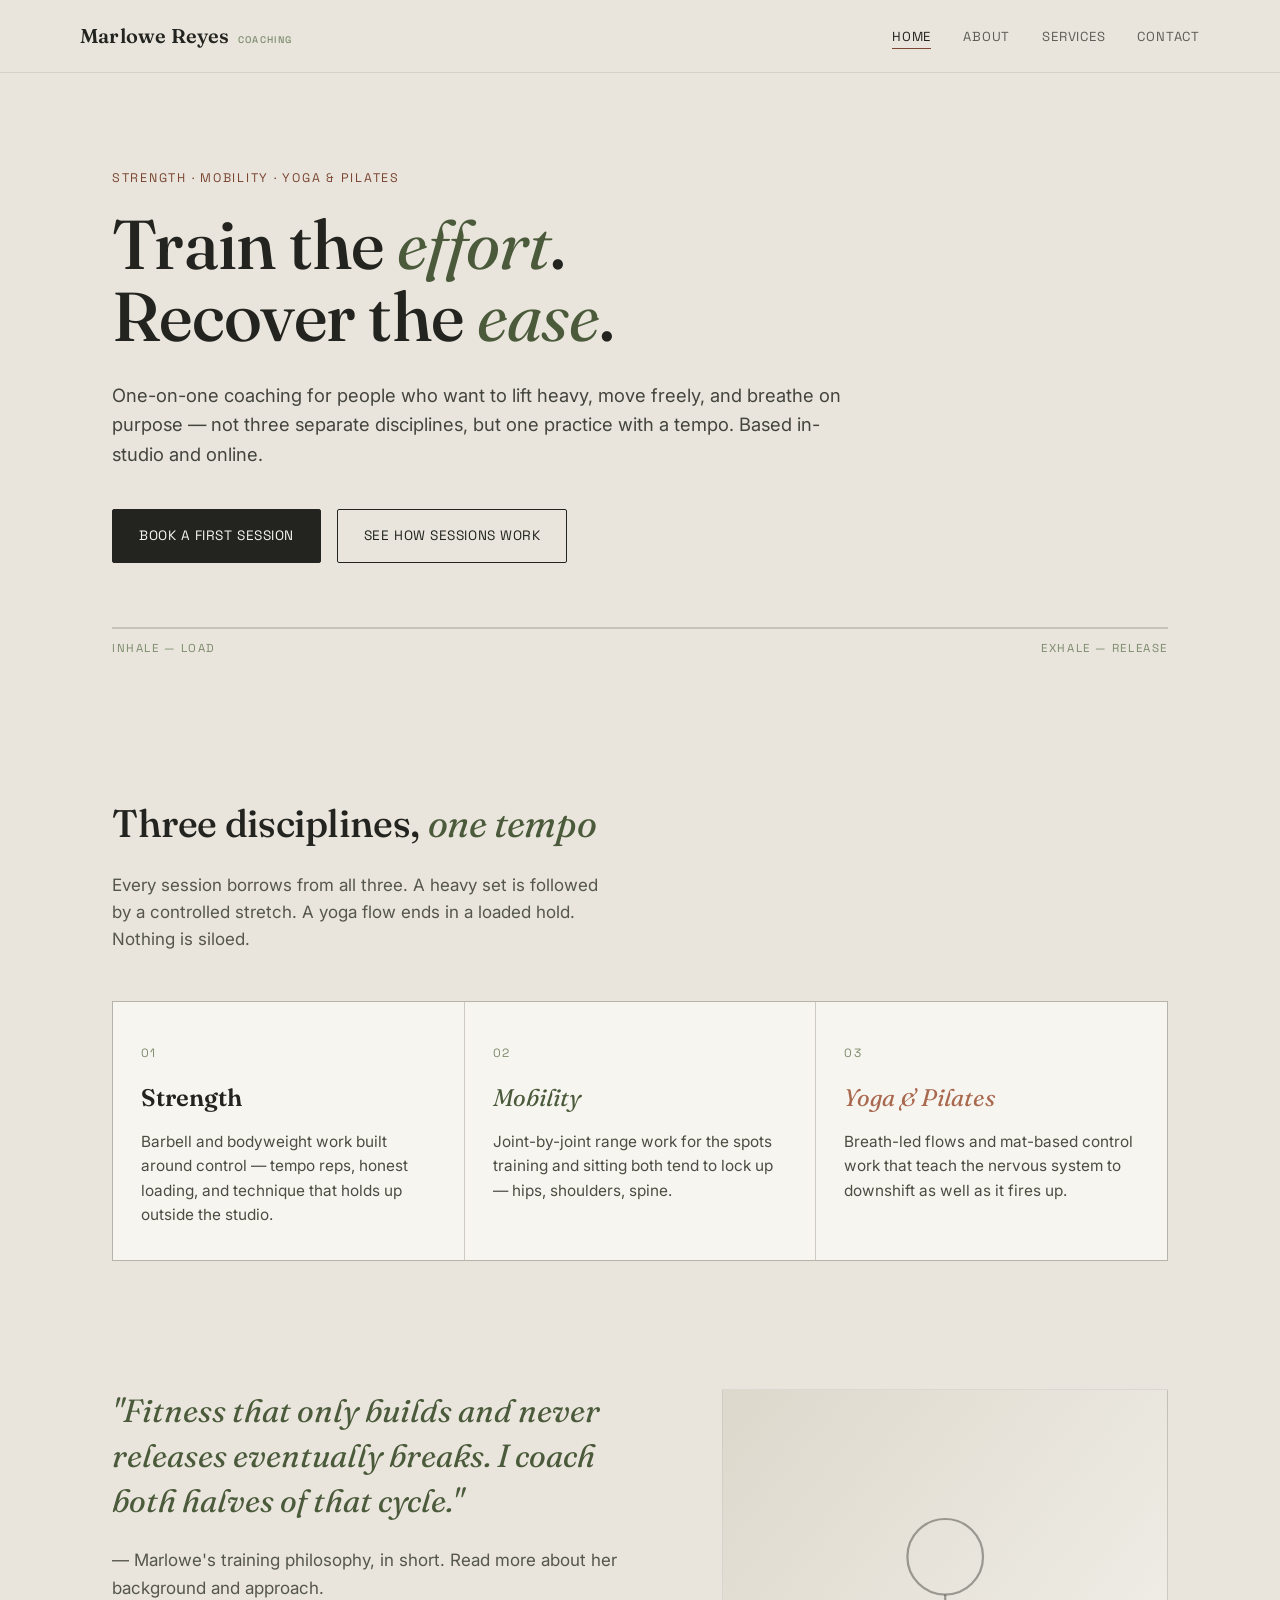
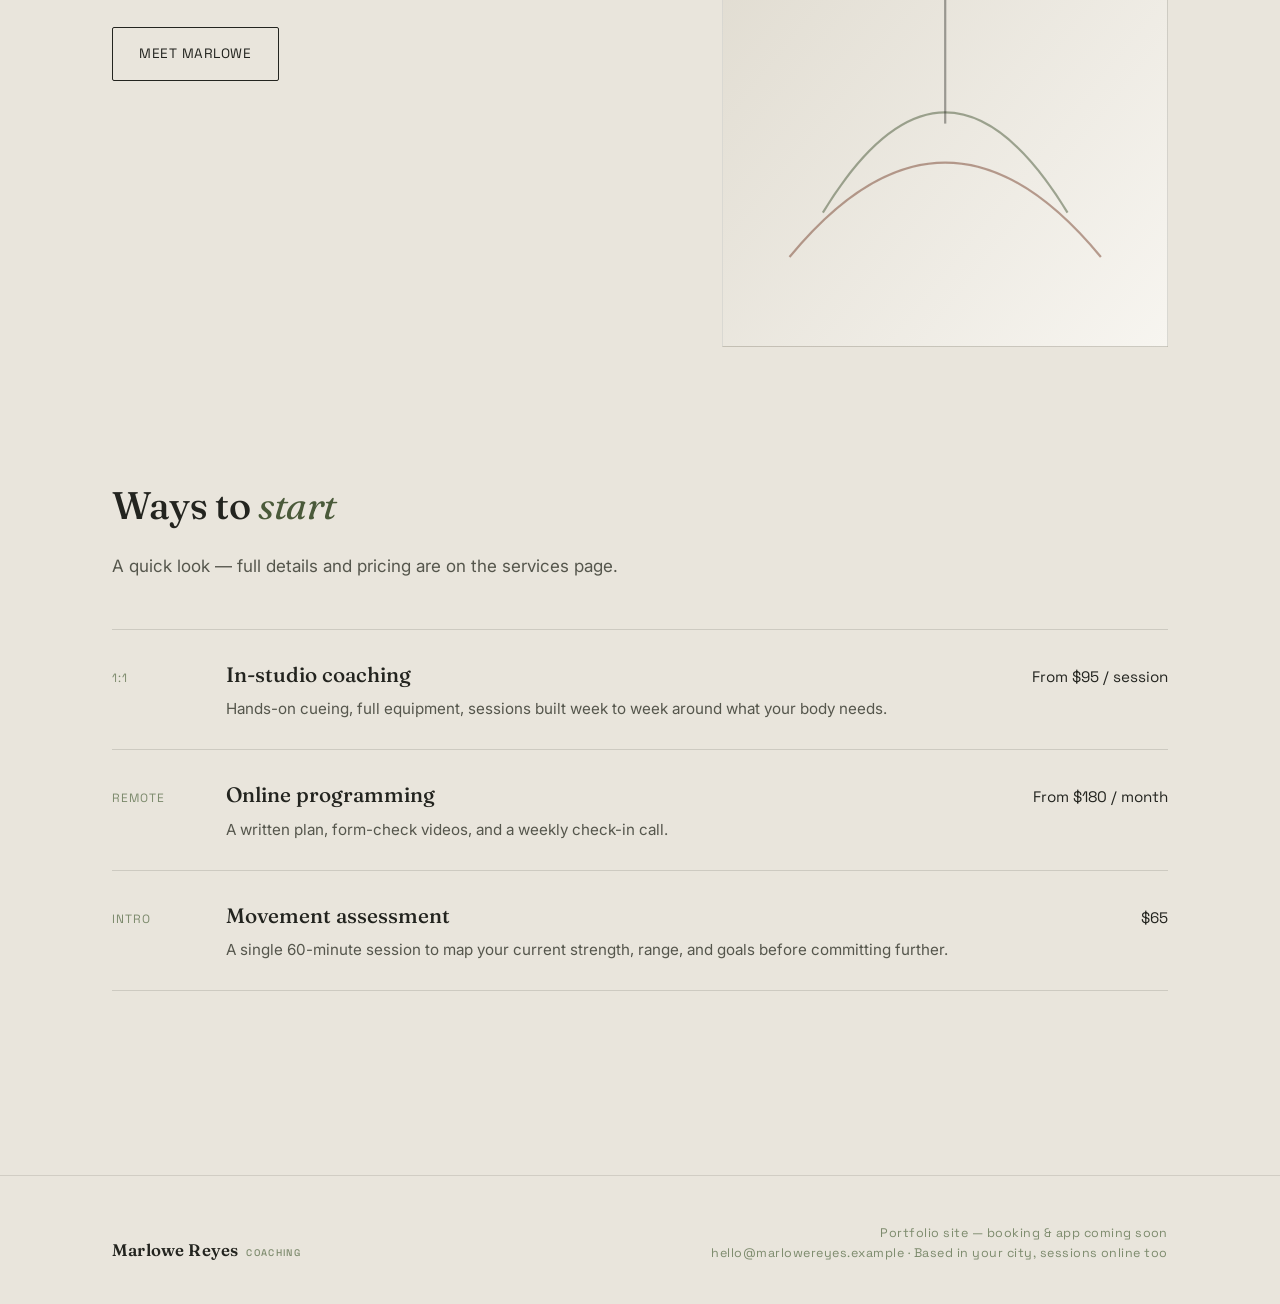
==== index.html @ 540a7144 "Add personal trainer portfolio site (Home, About, Services, Contact)" ====
<!DOCTYPE html>
<html lang="en">
<head>
<meta charset="UTF-8">
<meta name="viewport" content="width=device-width, initial-scale=1.0">
<title>Marlowe Reyes — Strength, Mobility & Yoga Coaching</title>
<meta name="description" content="Personal training built on tempo: strength, mobility, and yoga/pilates coaching for people who want to move well for life.">
<link rel="stylesheet" href="style.css">
</head>
<body>

<header class="site">
  <div class="wrap nav">
    <a href="index.html" class="wordmark">Marlowe Reyes <small>Coaching</small></a>
    <nav>
      <ul class="nav-links">
        <li><a href="index.html" aria-current="page">Home</a></li>
        <li><a href="about.html">About</a></li>
        <li><a href="services.html">Services</a></li>
        <li><a href="contact.html">Contact</a></li>
      </ul>
    </nav>
  </div>
</header>

<main>
  <section class="hero">
    <div class="wrap">
      <p class="eyebrow">Strength · Mobility · Yoga &amp; Pilates</p>
      <h1>Train the <em>effort</em>.<br>Recover the <em>ease</em>.</h1>
      <p class="lede">One-on-one coaching for people who want to lift heavy, move freely, and breathe on purpose — not three separate disciplines, but one practice with a tempo. Based in-studio and online.</p>
      <div class="cta-row">
        <a href="contact.html" class="btn btn-primary">Book a first session</a>
        <a href="services.html" class="btn btn-ghost">See how sessions work</a>
      </div>

      <div class="tempo-bar animate" role="img" aria-label="A slow expanding and contracting line, representing breath and rep tempo"></div>
      <div class="tempo-label">
        <span>Inhale — load</span>
        <span>Exhale — release</span>
      </div>
    </div>
  </section>

  <section>
    <div class="wrap">
      <div class="section-head">
        <h2>Three disciplines, <em>one tempo</em></h2>
        <p class="section-sub">Every session borrows from all three. A heavy set is followed by a controlled stretch. A yoga flow ends in a loaded hold. Nothing is siloed.</p>
      </div>
      <div class="pillars">
        <div class="pillar strength">
          <span class="num">01</span>
          <h3>Strength</h3>
          <p>Barbell and bodyweight work built around control — tempo reps, honest loading, and technique that holds up outside the studio.</p>
        </div>
        <div class="pillar mobility">
          <span class="num">02</span>
          <h3>Mobility</h3>
          <p>Joint-by-joint range work for the spots training and sitting both tend to lock up — hips, shoulders, spine.</p>
        </div>
        <div class="pillar yoga">
          <span class="num">03</span>
          <h3>Yoga &amp; Pilates</h3>
          <p>Breath-led flows and mat-based control work that teach the nervous system to downshift as well as it fires up.</p>
        </div>
      </div>
    </div>
  </section>

  <section>
    <div class="wrap two-col">
      <div>
        <blockquote class="quote">"Fitness that only builds and never releases eventually breaks. I coach both halves of that cycle."</blockquote>
        <p style="margin-top:24px; color:#55564c; max-width: 46ch;">— Marlowe's training philosophy, in short. Read more about her background and approach.</p>
        <a href="about.html" class="btn btn-ghost" style="margin-top: 8px;">Meet Marlowe</a>
      </div>
      <div class="portrait" aria-hidden="true">
        <svg viewBox="0 0 400 500" preserveAspectRatio="xMidYMid slice">
          <defs>
            <linearGradient id="g1" x1="0" y1="0" x2="1" y2="1">
              <stop offset="0" stop-color="#DDD8CC"/>
              <stop offset="1" stop-color="#F7F5F0"/>
            </linearGradient>
          </defs>
          <rect width="400" height="500" fill="url(#g1)"/>
          <path d="M60 420 Q 200 250 340 420" stroke="#7A4632" stroke-width="2" fill="none" opacity="0.5"/>
          <path d="M90 380 Q 200 200 310 380" stroke="#4A5A3A" stroke-width="2" fill="none" opacity="0.5"/>
          <circle cx="200" cy="150" r="34" fill="none" stroke="#23241F" stroke-width="2" opacity="0.4"/>
          <line x1="200" y1="184" x2="200" y2="300" stroke="#23241F" stroke-width="2" opacity="0.4"/>
        </svg>
      </div>
    </div>
  </section>

  <section>
    <div class="wrap">
      <div class="section-head">
        <h2>Ways to <em>start</em></h2>
        <p class="section-sub">A quick look — full details and pricing are on the services page.</p>
      </div>
      <div class="rows">
        <div class="row">
          <span class="tag">1:1</span>
          <div>
            <h3>In-studio coaching</h3>
            <p>Hands-on cueing, full equipment, sessions built week to week around what your body needs.</p>
          </div>
          <span class="price">From $95 / session</span>
        </div>
        <div class="row">
          <span class="tag">Remote</span>
          <div>
            <h3>Online programming</h3>
            <p>A written plan, form-check videos, and a weekly check-in call.</p>
          </div>
          <span class="price">From $180 / month</span>
        </div>
        <div class="row">
          <span class="tag">Intro</span>
          <div>
            <h3>Movement assessment</h3>
            <p>A single 60-minute session to map your current strength, range, and goals before committing further.</p>
          </div>
          <span class="price">$65</span>
        </div>
      </div>
    </div>
  </section>
</main>

<footer class="site">
  <div class="wrap footer-grid">
    <a href="index.html" class="wordmark">Marlowe Reyes <small>Coaching</small></a>
    <div class="footer-meta">
      Portfolio site — booking &amp; app coming soon<br>
      hello@marlowereyes.example · Based in your city, sessions online too
    </div>
  </div>
</footer>

</body>
</html>
---- style.css ----
@import url('https://fonts.googleapis.com/css2?family=Fraunces:ital,opsz,wght@0,9..144,300;0,9..144,500;0,9..144,600;1,9..144,400;1,9..144,500&family=Inter:wght@400;500;600&family=Space+Grotesk:wght@400;500;600&display=swap');

:root{
  --stone: #E9E5DC;
  --stone-dim: #DDD8CC;
  --chalk: #F7F5F0;
  --ink: #23241F;
  --moss: #4A5A3A;
  --moss-soft: #7C8A6C;
  --iron: #7A4632;
  --iron-soft: #A9694E;

  --display: 'Fraunces', serif;
  --body: 'Inter', sans-serif;
  --mono: 'Space Grotesk', sans-serif;

  --measure: 62ch;
}

*{ box-sizing: border-box; }
html{ scroll-behavior: smooth; }

body{
  margin:0;
  background: var(--stone);
  color: var(--ink);
  font-family: var(--body);
  font-size: 17px;
  line-height: 1.6;
  -webkit-font-smoothing: antialiased;
}

@media (prefers-reduced-motion: reduce){
  html{ scroll-behavior: auto; }
  *{ animation-duration: 0.01ms !important; animation-iteration-count: 1 !important; transition-duration: 0.01ms !important; }
}

a{ color: inherit; }
img{ max-width:100%; display:block; }

/* ---------- Layout shell ---------- */
.wrap{ max-width: 1120px; margin: 0 auto; padding: 0 32px; }

header.site{
  position: sticky; top:0; z-index: 50;
  background: rgba(233,229,220,0.88);
  backdrop-filter: blur(8px);
  border-bottom: 1px solid rgba(35,36,31,0.1);
}
.nav{
  display:flex; align-items:center; justify-content:space-between;
  padding: 20px 0;
}
.wordmark{
  font-family: var(--display);
  font-weight: 600;
  font-size: 1.25rem;
  letter-spacing: 0.01em;
  text-decoration: none;
  display:flex; align-items:baseline; gap:8px;
}
.wordmark small{
  font-family: var(--mono);
  font-size: 0.6rem;
  font-weight: 500;
  color: var(--moss-soft);
  letter-spacing: 0.14em;
  text-transform: uppercase;
}
.nav-links{ display:flex; gap: 32px; list-style:none; margin:0; padding:0; }
.nav-links a{
  text-decoration:none;
  font-family: var(--mono);
  font-size: 0.82rem;
  letter-spacing: 0.06em;
  text-transform: uppercase;
  color: var(--ink);
  opacity: 0.7;
  transition: opacity 0.2s ease;
  padding-bottom: 3px;
  border-bottom: 1px solid transparent;
}
.nav-links a:hover, .nav-links a[aria-current="page"]{ opacity:1; border-color: var(--iron); }
.nav-toggle{ display:none; }

footer.site{
  border-top: 1px solid rgba(35,36,31,0.12);
  padding: 48px 0 40px;
  margin-top: 120px;
}
.footer-grid{
  display:flex; justify-content:space-between; align-items:flex-end; flex-wrap:wrap; gap: 24px;
}
.footer-grid .wordmark{ font-size: 1.05rem; }
.footer-meta{
  font-family: var(--mono); font-size: 0.78rem; letter-spacing: 0.04em;
  color: var(--moss-soft); text-align:right;
}

/* ---------- Breathing signature element ---------- */
.tempo-bar{
  height: 2px;
  width: 100%;
  background: var(--ink);
  transform-origin: center;
  opacity: 0.18;
}
.tempo-bar.animate{
  animation: breathe 8s ease-in-out infinite;
}
@keyframes breathe{
  0%   { transform: scaleX(0.35); opacity: 0.15; }
  40%  { transform: scaleX(1);    opacity: 0.55; }
  55%  { transform: scaleX(1);    opacity: 0.55; }
  100% { transform: scaleX(0.35); opacity: 0.15; }
}
.tempo-label{
  font-family: var(--mono);
  font-size: 0.72rem;
  letter-spacing: 0.14em;
  text-transform: uppercase;
  color: var(--moss-soft);
  display:flex; justify-content:space-between;
  margin-top: 10px;
}

/* ---------- Hero ---------- */
.hero{ padding: 96px 0 72px; }
.eyebrow{
  font-family: var(--mono);
  font-size: 0.78rem;
  letter-spacing: 0.14em;
  text-transform: uppercase;
  color: var(--iron);
  margin: 0 0 20px;
}
h1{
  font-family: var(--display);
  font-weight: 500;
  font-size: clamp(2.6rem, 5.4vw, 4.6rem);
  line-height: 1.04;
  margin: 0 0 28px;
  letter-spacing: -0.01em;
  max-width: 15ch;
}
h1 em{
  font-style: italic;
  font-weight: 400;
  color: var(--moss);
}
.lede{
  font-size: 1.15rem;
  max-width: var(--measure);
  color: #43443c;
  margin: 0 0 40px;
}
.cta-row{ display:flex; gap:16px; flex-wrap:wrap; align-items:center; margin-bottom: 64px; }

.btn{
  display:inline-flex; align-items:center; gap:10px;
  font-family: var(--mono);
  font-size: 0.85rem;
  letter-spacing: 0.04em;
  text-transform: uppercase;
  text-decoration:none;
  padding: 15px 26px;
  border-radius: 2px;
  border: 1px solid var(--ink);
  transition: background 0.2s ease, color 0.2s ease, transform 0.2s ease;
}
.btn-primary{ background: var(--ink); color: var(--chalk); }
.btn-primary:hover{ background: var(--moss); border-color: var(--moss); transform: translateY(-1px); }
.btn-ghost{ background: transparent; color: var(--ink); }
.btn-ghost:hover{ background: rgba(35,36,31,0.06); }

/* ---------- Section scaffolding ---------- */
section{ padding: 64px 0; }
.section-head{ margin-bottom: 48px; max-width: 46ch; }
h2{
  font-family: var(--display);
  font-weight: 500;
  font-size: clamp(1.8rem, 3vw, 2.4rem);
  margin: 0 0 12px;
  letter-spacing: -0.01em;
}
h2 em{ font-style: italic; font-weight: 400; color: var(--moss); }
.section-sub{ color: #55564c; max-width: var(--measure); }

hr.rule{
  border: none; border-top: 1px solid rgba(35,36,31,0.14);
  margin: 0;
}

/* ---------- Pillars (Strength / Mobility / Yoga+Pilates) ---------- */
.pillars{
  display:grid; grid-template-columns: repeat(3, 1fr); gap: 1px;
  background: rgba(35,36,31,0.14);
  border: 1px solid rgba(35,36,31,0.14);
}
.pillar{
  background: var(--chalk);
  padding: 36px 28px 32px;
}
.pillar .num{
  font-family: var(--mono); font-size: 0.75rem; color: var(--moss-soft);
  letter-spacing: 0.1em;
}
.pillar h3{
  font-family: var(--display); font-size: 1.5rem; margin: 14px 0 12px;
}
.pillar.strength h3{ font-weight: 600; font-style: normal; }
.pillar.mobility h3{ font-weight: 400; font-style: italic; color: var(--moss); }
.pillar.yoga h3{ font-weight: 400; font-style: italic; color: var(--iron-soft); }
.pillar p{ color: #4b4c42; font-size: 0.96rem; margin: 0; }

@media (max-width: 820px){
  .pillars{ grid-template-columns: 1fr; }
}

/* ---------- Mark / abstract signature graphic ---------- */
.mark{
  width: 100%;
  height: auto;
}

/* ---------- Cards / list rows ---------- */
.rows{ border-top: 1px solid rgba(35,36,31,0.14); }
.row{
  display:grid; grid-template-columns: 90px 1fr auto; gap: 24px; align-items: baseline;
  padding: 28px 0;
  border-bottom: 1px solid rgba(35,36,31,0.14);
}
.row .tag{ font-family: var(--mono); font-size: 0.75rem; color: var(--moss-soft); text-transform: uppercase; letter-spacing: 0.08em; }
.row h3{ font-family: var(--display); font-weight: 500; font-size: 1.3rem; margin:0 0 6px; }
.row p{ margin:0; color:#55564c; font-size: 0.95rem; }
.row .price{ font-family: var(--mono); font-size: 0.95rem; white-space:nowrap; }

@media (max-width: 640px){
  .row{ grid-template-columns: 1fr; gap: 6px; }
}

/* ---------- Quote / philosophy block ---------- */
.quote{
  font-family: var(--display);
  font-style: italic;
  font-weight: 400;
  font-size: clamp(1.4rem, 2.6vw, 2rem);
  line-height: 1.4;
  max-width: 26ch;
  color: var(--moss);
  margin: 0;
}

/* ---------- Portrait placeholder (abstract, no photo) ---------- */
.portrait{
  aspect-ratio: 4/5;
  background: linear-gradient(155deg, var(--stone-dim), var(--chalk) 60%);
  border: 1px solid rgba(35,36,31,0.14);
  position: relative;
  overflow: hidden;
}
.portrait svg{ position:absolute; inset:0; width:100%; height:100%; }

/* ---------- Two column ---------- */
.two-col{
  display:grid; grid-template-columns: 1.1fr 0.9fr; gap: 64px; align-items: start;
}
@media (max-width: 860px){
  .two-col{ grid-template-columns: 1fr; gap: 40px; }
}

/* ---------- Form ---------- */
form.contact-form{ max-width: 560px; }
.field{ margin-bottom: 26px; }
.field label{
  display:block; font-family: var(--mono); font-size: 0.75rem;
  text-transform: uppercase; letter-spacing: 0.08em; color: var(--moss-soft);
  margin-bottom: 8px;
}
.field input, .field select, .field textarea{
  width:100%; background: var(--chalk); border: 1px solid rgba(35,36,31,0.22);
  padding: 13px 14px; font-family: var(--body); font-size: 0.98rem; color: var(--ink);
  border-radius: 2px;
}
.field textarea{ min-height: 120px; resize: vertical; }
.field input:focus, .field select:focus, .field textarea:focus{
  outline: 2px solid var(--moss); outline-offset: 1px;
}

.contact-detail{
  display:flex; gap:14px; padding: 18px 0; border-bottom: 1px solid rgba(35,36,31,0.14);
}
.contact-detail:first-child{ border-top: 1px solid rgba(35,36,31,0.14); }
.contact-detail .label{ font-family: var(--mono); font-size:0.75rem; text-transform:uppercase; letter-spacing:0.08em; color: var(--moss-soft); width: 100px; flex-shrink:0; }

/* focus visibility */
a:focus-visible, button:focus-visible, .btn:focus-visible{
  outline: 2px solid var(--iron); outline-offset: 2px;
}

/* mobile nav */
@media (max-width: 720px){
  .nav-links{ display:none; }
}
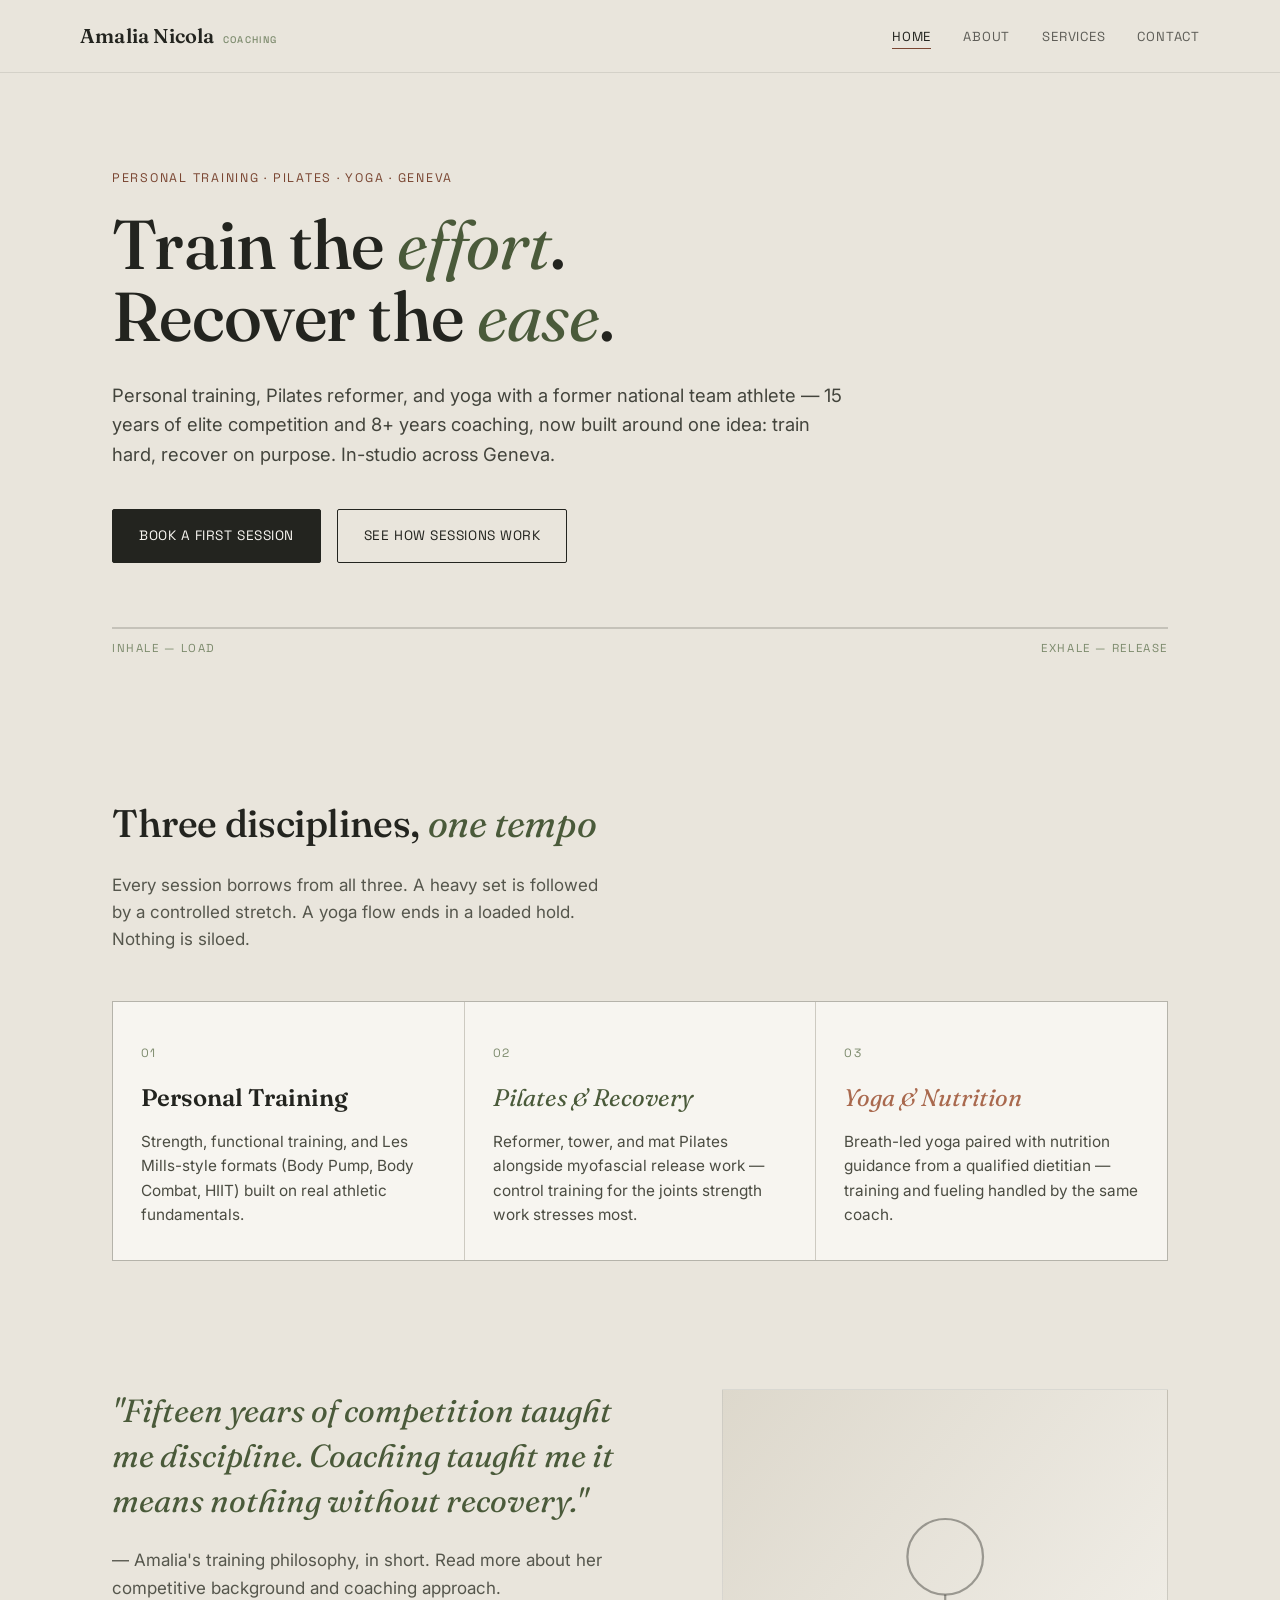
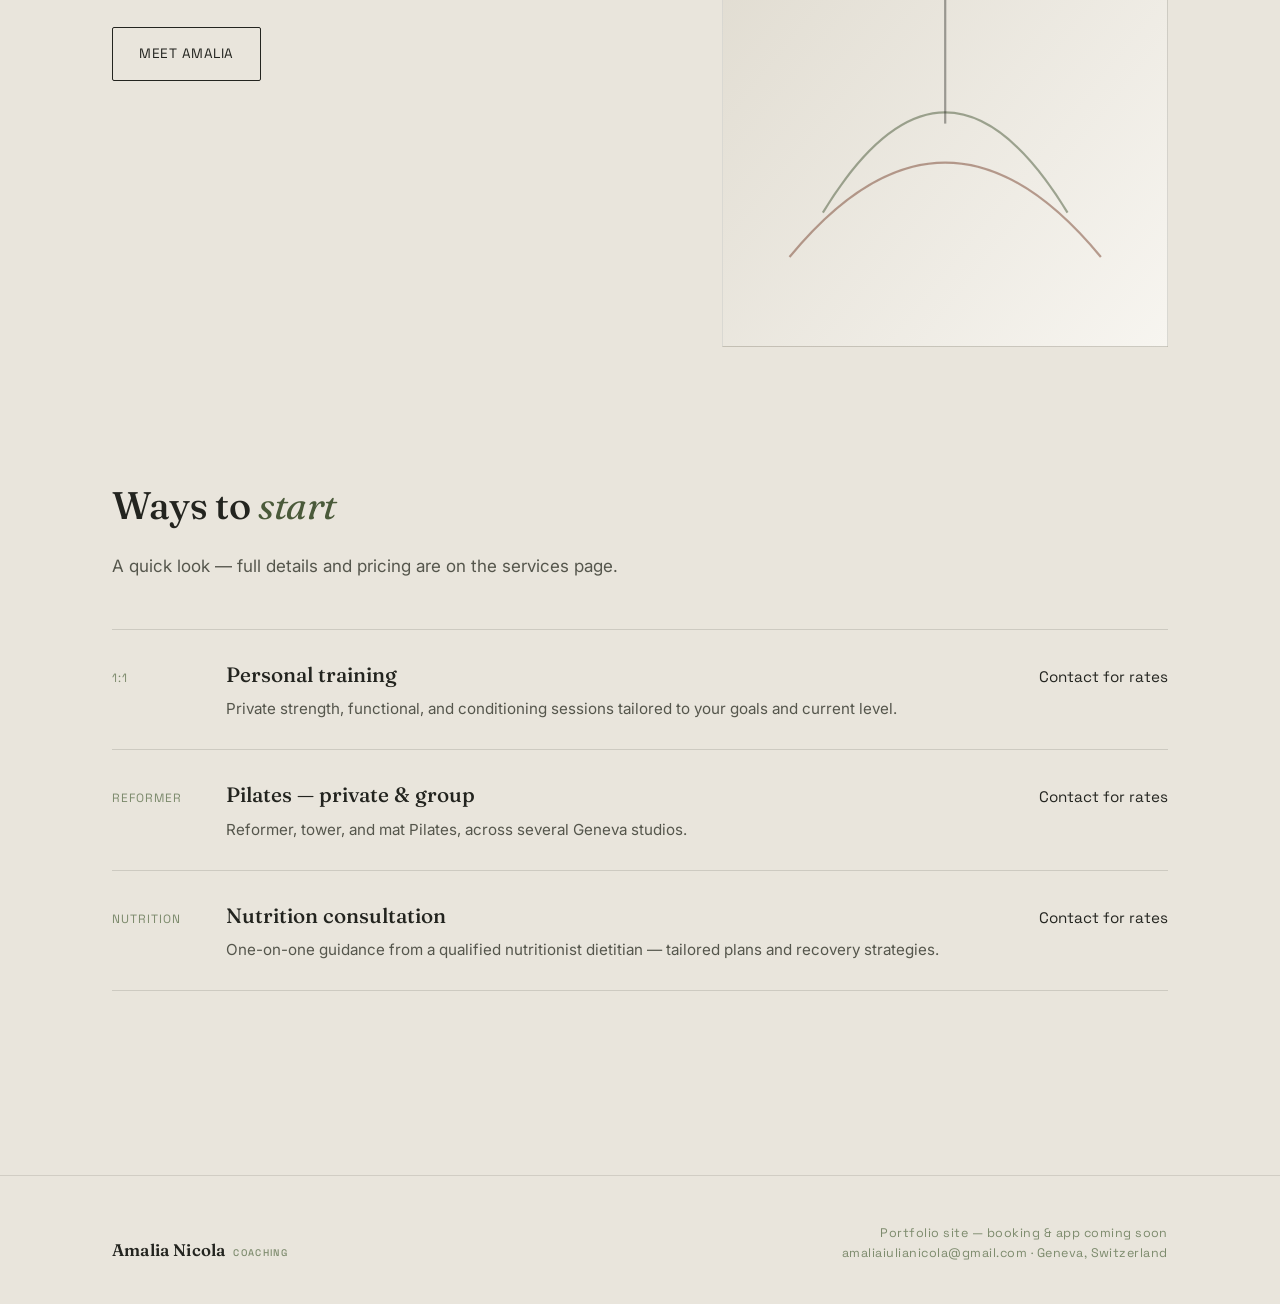
==== commit 03acb663: "Personalize site with Amalia Nicola's real background, certifications, and experience" ====
--- a/index.html
+++ b/index.html
@@ -3,15 +3,15 @@
 <head>
 <meta charset="UTF-8">
 <meta name="viewport" content="width=device-width, initial-scale=1.0">
-<title>Marlowe Reyes — Strength, Mobility & Yoga Coaching</title>
-<meta name="description" content="Personal training built on tempo: strength, mobility, and yoga/pilates coaching for people who want to move well for life.">
+<title>Amalia Nicola — Personal Training, Pilates & Yoga in Geneva</title>
+<meta name="description" content="Personal training, group fitness, and Pilates & yoga coaching in Geneva with Amalia Nicola — former national team athlete, Les Mills & TRX certified, master's in nutrition.">
 <link rel="stylesheet" href="style.css">
 </head>
 <body>
 
 <header class="site">
   <div class="wrap nav">
-    <a href="index.html" class="wordmark">Marlowe Reyes <small>Coaching</small></a>
+    <a href="index.html" class="wordmark">Amalia Nicola <small>Coaching</small></a>
     <nav>
       <ul class="nav-links">
         <li><a href="index.html" aria-current="page">Home</a></li>
@@ -26,9 +26,9 @@
 <main>
   <section class="hero">
     <div class="wrap">
-      <p class="eyebrow">Strength · Mobility · Yoga &amp; Pilates</p>
+      <p class="eyebrow">Personal Training · Pilates · Yoga · Geneva</p>
       <h1>Train the <em>effort</em>.<br>Recover the <em>ease</em>.</h1>
-      <p class="lede">One-on-one coaching for people who want to lift heavy, move freely, and breathe on purpose — not three separate disciplines, but one practice with a tempo. Based in-studio and online.</p>
+      <p class="lede">Personal training, Pilates reformer, and yoga with a former national team athlete — 15 years of elite competition and 8+ years coaching, now built around one idea: train hard, recover on purpose. In-studio across Geneva.</p>
       <div class="cta-row">
         <a href="contact.html" class="btn btn-primary">Book a first session</a>
         <a href="services.html" class="btn btn-ghost">See how sessions work</a>
@@ -51,18 +51,18 @@
       <div class="pillars">
         <div class="pillar strength">
           <span class="num">01</span>
-          <h3>Strength</h3>
-          <p>Barbell and bodyweight work built around control — tempo reps, honest loading, and technique that holds up outside the studio.</p>
+          <h3>Personal Training</h3>
+          <p>Strength, functional training, and Les Mills-style formats (Body Pump, Body Combat, HIIT) built on real athletic fundamentals.</p>
         </div>
         <div class="pillar mobility">
           <span class="num">02</span>
-          <h3>Mobility</h3>
-          <p>Joint-by-joint range work for the spots training and sitting both tend to lock up — hips, shoulders, spine.</p>
+          <h3>Pilates &amp; Recovery</h3>
+          <p>Reformer, tower, and mat Pilates alongside myofascial release work — control training for the joints strength work stresses most.</p>
         </div>
         <div class="pillar yoga">
           <span class="num">03</span>
-          <h3>Yoga &amp; Pilates</h3>
-          <p>Breath-led flows and mat-based control work that teach the nervous system to downshift as well as it fires up.</p>
+          <h3>Yoga &amp; Nutrition</h3>
+          <p>Breath-led yoga paired with nutrition guidance from a qualified dietitian — training and fueling handled by the same coach.</p>
         </div>
       </div>
     </div>
@@ -71,9 +71,9 @@
   <section>
     <div class="wrap two-col">
       <div>
-        <blockquote class="quote">"Fitness that only builds and never releases eventually breaks. I coach both halves of that cycle."</blockquote>
-        <p style="margin-top:24px; color:#55564c; max-width: 46ch;">— Marlowe's training philosophy, in short. Read more about her background and approach.</p>
-        <a href="about.html" class="btn btn-ghost" style="margin-top: 8px;">Meet Marlowe</a>
+        <blockquote class="quote">"Fifteen years of competition taught me discipline. Coaching taught me it means nothing without recovery."</blockquote>
+        <p style="margin-top:24px; color:#55564c; max-width: 46ch;">— Amalia's training philosophy, in short. Read more about her competitive background and coaching approach.</p>
+        <a href="about.html" class="btn btn-ghost" style="margin-top: 8px;">Meet Amalia</a>
       </div>
       <div class="portrait" aria-hidden="true">
         <svg viewBox="0 0 400 500" preserveAspectRatio="xMidYMid slice">
@@ -103,26 +103,26 @@
         <div class="row">
           <span class="tag">1:1</span>
           <div>
-            <h3>In-studio coaching</h3>
-            <p>Hands-on cueing, full equipment, sessions built week to week around what your body needs.</p>
+            <h3>Personal training</h3>
+            <p>Private strength, functional, and conditioning sessions tailored to your goals and current level.</p>
           </div>
-          <span class="price">From $95 / session</span>
+          <span class="price">Contact for rates</span>
         </div>
         <div class="row">
-          <span class="tag">Remote</span>
+          <span class="tag">Reformer</span>
           <div>
-            <h3>Online programming</h3>
-            <p>A written plan, form-check videos, and a weekly check-in call.</p>
+            <h3>Pilates — private &amp; group</h3>
+            <p>Reformer, tower, and mat Pilates, across several Geneva studios.</p>
           </div>
-          <span class="price">From $180 / month</span>
+          <span class="price">Contact for rates</span>
         </div>
         <div class="row">
-          <span class="tag">Intro</span>
+          <span class="tag">Nutrition</span>
           <div>
-            <h3>Movement assessment</h3>
-            <p>A single 60-minute session to map your current strength, range, and goals before committing further.</p>
+            <h3>Nutrition consultation</h3>
+            <p>One-on-one guidance from a qualified nutritionist dietitian — tailored plans and recovery strategies.</p>
           </div>
-          <span class="price">$65</span>
+          <span class="price">Contact for rates</span>
         </div>
       </div>
     </div>
@@ -131,10 +131,10 @@
 
 <footer class="site">
   <div class="wrap footer-grid">
-    <a href="index.html" class="wordmark">Marlowe Reyes <small>Coaching</small></a>
+    <a href="index.html" class="wordmark">Amalia Nicola <small>Coaching</small></a>
     <div class="footer-meta">
       Portfolio site — booking &amp; app coming soon<br>
-      hello@marlowereyes.example · Based in your city, sessions online too
+      amaliaiulianicola@gmail.com · Geneva, Switzerland
     </div>
   </div>
 </footer>
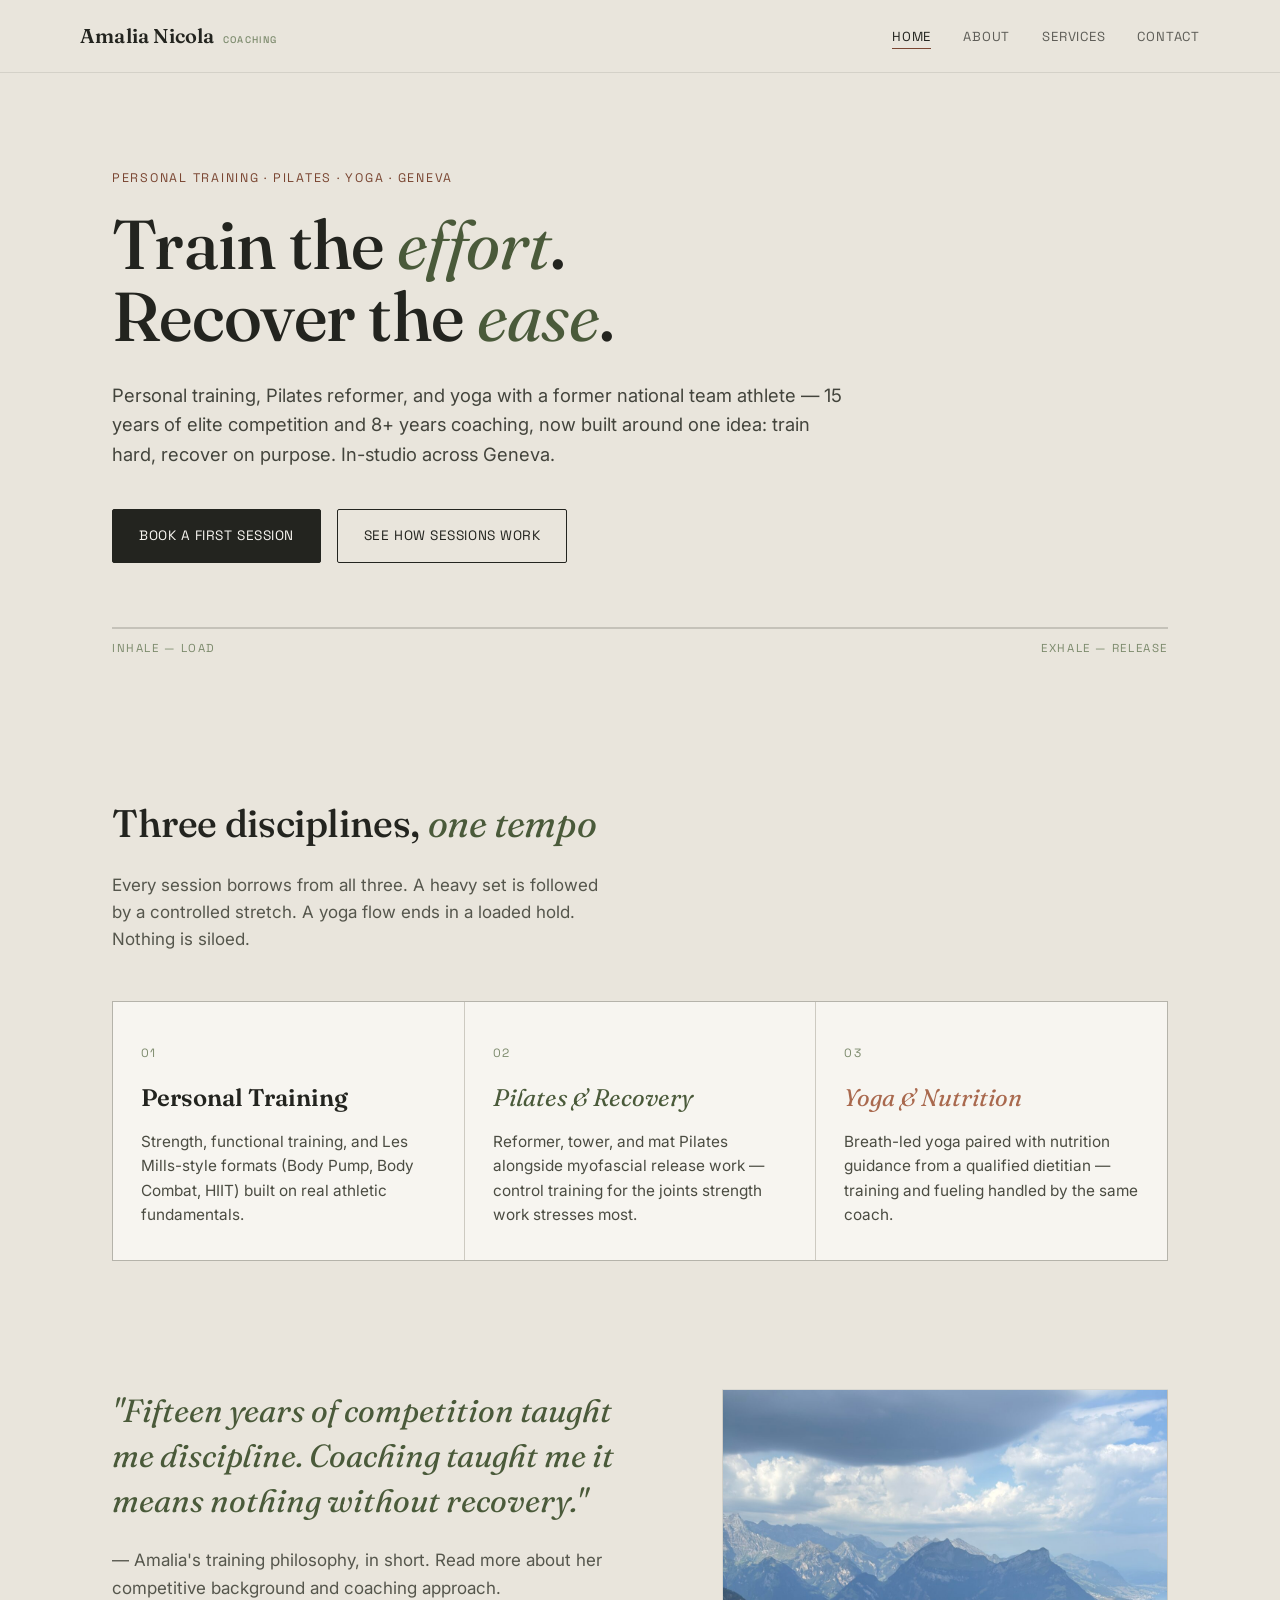
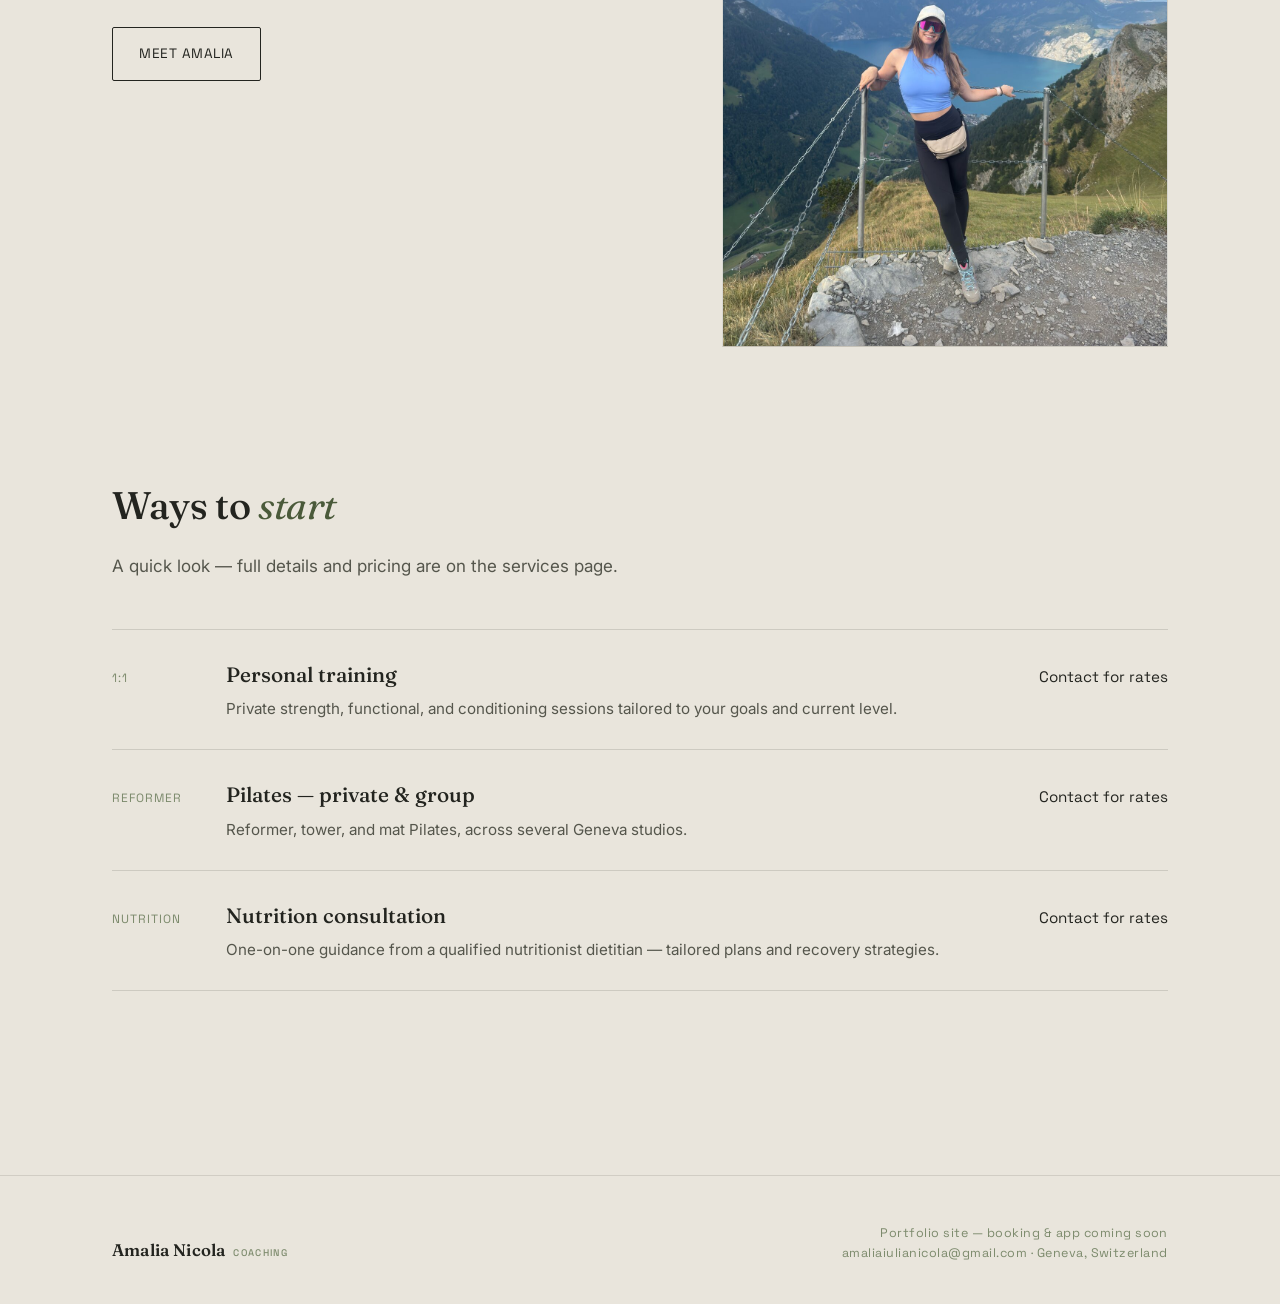
==== commit e146d5cf: "Add real photo of Amalia to homepage and About page" ====
--- a/index.html
+++ b/index.html
@@ -75,20 +75,8 @@
         <p style="margin-top:24px; color:#55564c; max-width: 46ch;">— Amalia's training philosophy, in short. Read more about her competitive background and coaching approach.</p>
         <a href="about.html" class="btn btn-ghost" style="margin-top: 8px;">Meet Amalia</a>
       </div>
-      <div class="portrait" aria-hidden="true">
-        <svg viewBox="0 0 400 500" preserveAspectRatio="xMidYMid slice">
-          <defs>
-            <linearGradient id="g1" x1="0" y1="0" x2="1" y2="1">
-              <stop offset="0" stop-color="#DDD8CC"/>
-              <stop offset="1" stop-color="#F7F5F0"/>
-            </linearGradient>
-          </defs>
-          <rect width="400" height="500" fill="url(#g1)"/>
-          <path d="M60 420 Q 200 250 340 420" stroke="#7A4632" stroke-width="2" fill="none" opacity="0.5"/>
-          <path d="M90 380 Q 200 200 310 380" stroke="#4A5A3A" stroke-width="2" fill="none" opacity="0.5"/>
-          <circle cx="200" cy="150" r="34" fill="none" stroke="#23241F" stroke-width="2" opacity="0.4"/>
-          <line x1="200" y1="184" x2="200" y2="300" stroke="#23241F" stroke-width="2" opacity="0.4"/>
-        </svg>
+      <div class="portrait">
+        <img src="images/amalia-hero.jpg" alt="Amalia Nicola smiling outdoors in the Swiss Alps, overlooking a lake" style="width:100%; height:100%; object-fit:cover;">
       </div>
     </div>
   </section>
